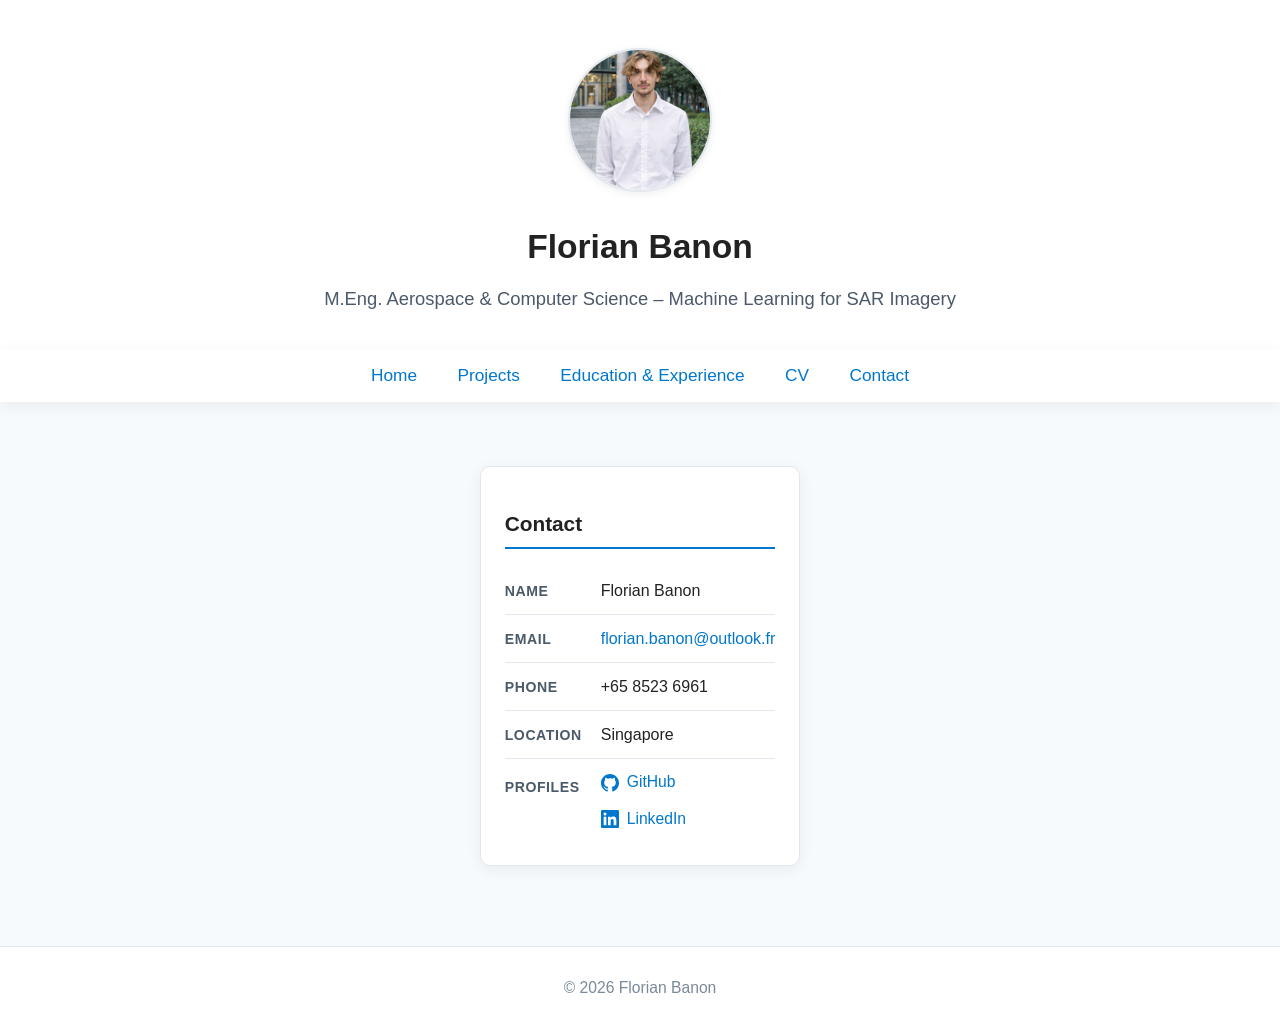
==== contact.html @ 4d5a384e "Initial CV website" ====
<!DOCTYPE html>
<html lang="en">
<head>
  <meta charset="UTF-8" />
  <meta name="viewport" content="width=device-width, initial-scale=1.0" />
  <title>Contact – Florian Banon</title>
  <link rel="stylesheet" href="style.css" />
</head>
<body>
  <div id="site-header"></div>
  <script src="header.js"></script>
  <nav>
    <a href="index.html">Home</a>
    <a href="projects.html">Projects</a>
    <a href="education.html">Education & Experience</a>
    <a href="Florian_Banon_CV.pdf" target="_blank">CV</a>
    <a href="contact.html">Contact</a>
  </nav>
  <main>
    <section class="card">
      <h2>Contact</h2>
      <dl class="contact-list">
        <div class="contact-row">
          <dt>Name</dt>
          <dd>Florian Banon</dd>
        </div>
        <div class="contact-row">
          <dt>Email</dt>
          <dd><a href="mailto:florian.banon@outlook.fr">florian.banon@outlook.fr</a></dd>
        </div>
        <div class="contact-row">
          <dt>Phone</dt>
          <dd>+65 8523 6961</dd>
        </div>
        <div class="contact-row">
          <dt>Location</dt>
          <dd>Singapore</dd>
        </div>
        <div class="contact-row">
          <dt>Profiles</dt>
          <dd class="contact-profiles">
            <a href="https://github.com/florianbanon2" target="_blank" class="profile-link" aria-label="GitHub">
              <svg class="profile-icon" viewBox="0 0 24 24" fill="currentColor" aria-hidden="true"><path d="M12 0C5.37 0 0 5.37 0 12c0 5.3 3.438 9.8 8.205 11.385.6.113.82-.258.82-.577 0-.285-.01-1.04-.015-2.04-3.338.724-4.042-1.61-4.042-1.61-.546-1.385-1.335-1.755-1.335-1.755-1.087-.744.084-.729.084-.729 1.205.084 1.838 1.236 1.838 1.236 1.07 1.835 2.809 1.305 3.495.998.108-.776.417-1.305.76-1.605-2.665-.3-5.466-1.332-5.466-5.93 0-1.31.465-2.38 1.235-3.22-.135-.303-.54-1.523.105-3.176 0 0 1.005-.322 3.3 1.23A11.52 11.52 0 0 1 12 5.803c1.02.005 2.047.138 3.006.404 2.29-1.552 3.297-1.23 3.297-1.23.645 1.653.24 2.873.12 3.176.765.84 1.23 1.91 1.23 3.22 0 4.61-2.805 5.625-5.475 5.92.42.36.81 1.096.81 2.22 0 1.606-.015 2.896-.015 3.286 0 .315.21.69.825.57C20.565 21.795 24 17.295 24 12c0-6.63-5.37-12-12-12z"/></svg>
              GitHub
            </a>
            <a href="https://www.linkedin.com/in/florian-banon/" target="_blank" class="profile-link" aria-label="LinkedIn">
              <svg class="profile-icon" viewBox="0 0 24 24" fill="currentColor" aria-hidden="true"><path d="M20.447 20.452h-3.554v-5.569c0-1.328-.027-3.037-1.852-3.037-1.853 0-2.136 1.445-2.136 2.939v5.667H9.351V9h3.414v1.561h.046c.477-.9 1.637-1.85 3.37-1.85 3.601 0 4.267 2.37 4.267 5.455v6.286zM5.337 7.433a2.062 2.062 0 0 1-2.063-2.065 2.064 2.064 0 1 1 2.063 2.065zm1.782 13.019H3.555V9h3.564v11.452zM22.225 0H1.771C.792 0 0 .774 0 1.729v20.542C0 23.227.792 24 1.771 24h20.451C23.2 24 24 23.227 24 22.271V1.729C24 .774 23.2 0 22.222 0h.003z"/></svg>
              LinkedIn
            </a>
          </dd>
        </div>
      </dl>
    </section>
  </main>
  <footer>
    &copy; 2026 Florian Banon
  </footer>
</body>
</html>
---- style.css ----
/* Thème professionnel et minimaliste pour Victor Gaya */
:root {
  --main-bg: #f7fafd;
  --main-color: #222;
  --accent: #0077cc;
  --accent-dark: #005fa3;
  --card-bg: #fff;
  --border: #e3e8ee;
  --shadow: 0 4px 16px rgba(0,0,0,0.06);
}
body {
  font-family: 'Segoe UI', 'Helvetica Neue', Arial, sans-serif;
  margin: 0;
  padding: 0;
  background: var(--main-bg);
  color: var(--main-color);
  min-height: 100vh;
  display: flex;
  flex-direction: column;
  line-height: 1.7;
}
header {
  text-align: center;
  padding: 48px 20px 24px 20px;
  background: var(--card-bg);
  box-shadow: var(--shadow);
}
header img {
  width: 140px;
  height: 140px;
  border-radius: 50%;
  object-fit: cover;
  border: 2.5px solid var(--border);
  box-shadow: 0 2px 8px rgba(0,0,0,0.07);
}
header h1 {
  margin: 18px 0 8px 0;
  font-size: 2.1em;
  font-weight: 600;
}
header p {
  font-size: 1.15em;
  color: #4a5a6a;
  margin: 0 0 10px 0;
}
nav {
  text-align: center;
  margin: 0 0 32px 0;
  background: var(--card-bg);
  box-shadow: var(--shadow);
  padding: 12px 0;
}
nav a {
  margin: 0 18px;
  font-size: 1.08em;
  color: var(--accent);
  text-decoration: none;
  font-weight: 500;
  transition: color 0.2s;
}
nav a:hover {
  color: var(--accent-dark);
  text-decoration: underline;
}
main {
  flex: 1;
  max-width: 820px;
  margin: 0 auto;
  padding: 32px 18px 24px 18px;
  background: transparent;
}
section {
  margin-bottom: 38px;
}
h2 {
  border-bottom: 2px solid var(--accent);
  padding-bottom: 5px;
  margin-bottom: 18px;
  font-size: 1.3em;
}
.card {
  background: var(--card-bg);
  border-radius: 10px;
  box-shadow: var(--shadow);
  padding: 22px 24px;
  margin-bottom: 24px;
  border: 1px solid var(--border);
}
footer {
  text-align: center;
  padding: 28px 10px 18px 10px;
  font-size: 0.98em;
  color: #7a8a99;
  background: var(--card-bg);
  border-top: 1px solid var(--border);
  margin-top: 32px;
}
a {
  color: var(--accent);
  text-decoration: none;
}
a:hover {
  color: var(--accent-dark);
  text-decoration: underline;
}
.contact-list {
  margin: 0;
  padding: 0;
}
.contact-row {
  display: flex;
  gap: 16px;
  padding: 10px 0;
  border-bottom: 1px solid var(--border);
  align-items: baseline;
}
.contact-row:last-child {
  border-bottom: none;
}
.contact-row dt {
  min-width: 80px;
  font-weight: 600;
  color: #4a5a6a;
  font-size: 0.88em;
  text-transform: uppercase;
  letter-spacing: 0.04em;
  flex-shrink: 0;
}
.contact-row dd {
  margin: 0;
  font-size: 1em;
  color: var(--main-color);
}
.contact-profiles {
  display: flex;
  flex-direction: column;
  gap: 10px;
}
.profile-link {
  display: inline-flex;
  align-items: center;
  gap: 8px;
  text-decoration: none;
  color: var(--accent);
  font-size: 0.98em;
}
.profile-link:hover {
  color: var(--accent-dark);
  text-decoration: underline;
}
.profile-icon {
  width: 18px;
  height: 18px;
  flex-shrink: 0;
}
.pub-list {
  list-style: none;
  padding: 0;
  margin: 0;
}
.pub-item {
  padding: 14px 0;
  border-bottom: 1px solid var(--border);
}
.pub-item:last-child {
  border-bottom: none;
}
.pub-title {
  font-size: 1.02em;
  font-weight: 500;
  margin-bottom: 4px;
}
.pub-meta {
  font-size: 0.9em;
  color: #4a5a6a;
}
.card--highlight {
  border-left: 4px solid var(--accent);
}
.current-position__label {
  font-size: 0.8em;
  font-weight: 600;
  text-transform: uppercase;
  letter-spacing: 0.06em;
  color: var(--accent);
  margin-bottom: 6px;
}
.current-position__title {
  font-size: 1.25em;
  font-weight: 600;
  margin-bottom: 2px;
}
.current-position__org {
  font-size: 0.95em;
  color: #4a5a6a;
  margin-bottom: 14px;
}
.current-position__topics {
  display: flex;
  flex-wrap: wrap;
  gap: 8px;
}
.topic-tag {
  background: #eef4fb;
  color: #1a5bbf;
  border: 1px solid #c0d8f0;
  border-radius: 20px;
  padding: 3px 12px;
  font-size: 0.85em;
  font-weight: 500;
}
.quick-links {
  display: grid;
  grid-template-columns: repeat(3, 1fr);
  gap: 16px;
  margin-bottom: 24px;
}
.quick-link-card {
  background: var(--card-bg);
  border: 1px solid var(--border);
  border-radius: 10px;
  box-shadow: var(--shadow);
  padding: 18px 20px;
  text-decoration: none;
  color: var(--main-color);
  transition: border-color 0.2s, box-shadow 0.2s;
  display: block;
}
.quick-link-card:hover {
  border-color: var(--accent);
  box-shadow: 0 4px 20px rgba(0,119,204,0.10);
  text-decoration: none;
  color: var(--main-color);
}
.quick-link-card__title {
  font-weight: 600;
  font-size: 1em;
  margin-bottom: 4px;
  color: var(--accent);
}
.quick-link-card__sub {
  font-size: 0.85em;
  color: #4a5a6a;
}
@media (max-width: 600px) {
  .quick-links {
    grid-template-columns: 1fr;
  }
}
@media (max-width: 600px) {
  header, main, .card {
    padding-left: 8px;
    padding-right: 8px;
  }
  nav a {
    margin: 0 8px;
  }
}
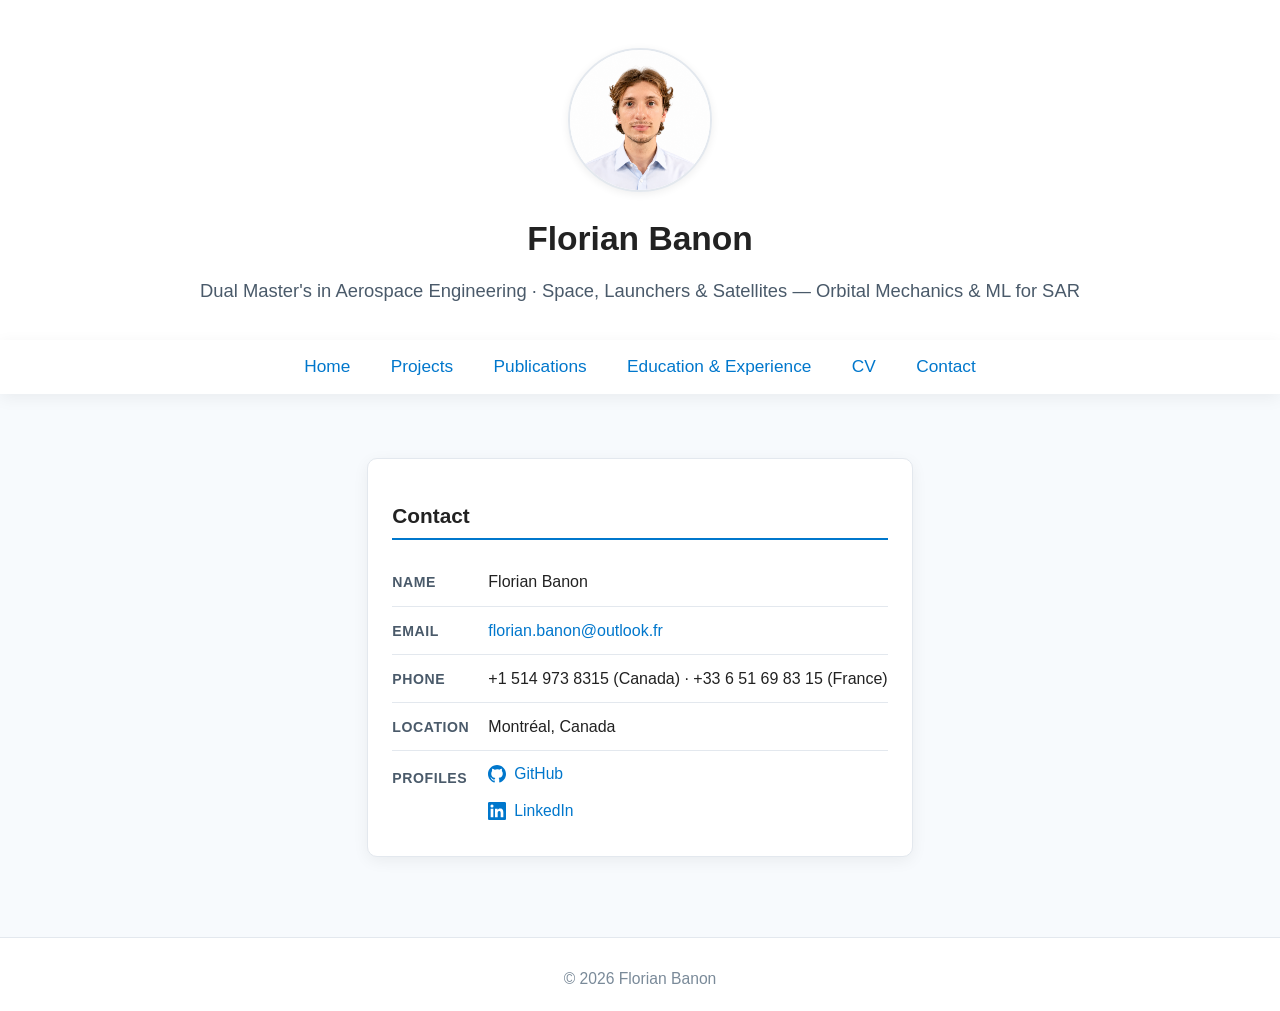
==== commit 8264e399: "Update project report links and site content" ====
--- a/contact.html
+++ b/contact.html
@@ -12,6 +12,7 @@
   <nav>
     <a href="index.html">Home</a>
     <a href="projects.html">Projects</a>
+    <a href="publications.html">Publications</a>
     <a href="education.html">Education & Experience</a>
     <a href="Florian_Banon_CV.pdf" target="_blank">CV</a>
     <a href="contact.html">Contact</a>
@@ -30,11 +31,11 @@
         </div>
         <div class="contact-row">
           <dt>Phone</dt>
-          <dd>+65 8523 6961</dd>
+          <dd>+1 514 973 8315 (Canada) &middot; +33 6 51 69 83 15 (France)</dd>
         </div>
         <div class="contact-row">
           <dt>Location</dt>
-          <dd>Singapore</dd>
+          <dd>Montréal, Canada</dd>
         </div>
         <div class="contact-row">
           <dt>Profiles</dt>
--- a/style.css
+++ b/style.css
@@ -1,4 +1,4 @@
-/* Thème professionnel et minimaliste pour Victor Gaya */
+/* Thème professionnel et minimaliste pour Florian Banon */
 :root {
   --main-bg: #f7fafd;
   --main-color: #222;
@@ -25,13 +25,20 @@
   background: var(--card-bg);
   box-shadow: var(--shadow);
 }
-header img {
+.photo-wrapper {
   width: 140px;
   height: 140px;
   border-radius: 50%;
-  object-fit: cover;
+  overflow: hidden;
   border: 2.5px solid var(--border);
   box-shadow: 0 2px 8px rgba(0,0,0,0.07);
+  margin: 0 auto;
+}
+.photo-wrapper img {
+  width: 100%;
+  height: 100%;
+  object-fit: cover;
+  display: block;
 }
 header h1 {
   margin: 18px 0 8px 0;
@@ -173,6 +180,26 @@
 .pub-meta {
   font-size: 0.9em;
   color: #4a5a6a;
+}
+.project-links {
+  margin-top: 10px;
+  display: flex;
+  gap: 16px;
+  flex-wrap: wrap;
+}
+.project-links a {
+  font-size: 0.9em;
+  font-weight: 500;
+  color: var(--accent);
+  text-decoration: none;
+  border: 1px solid var(--accent);
+  border-radius: 5px;
+  padding: 3px 10px;
+}
+.project-links a:hover {
+  background: var(--accent);
+  color: #fff;
+  text-decoration: none;
 }
 .card--highlight {
   border-left: 4px solid var(--accent);
